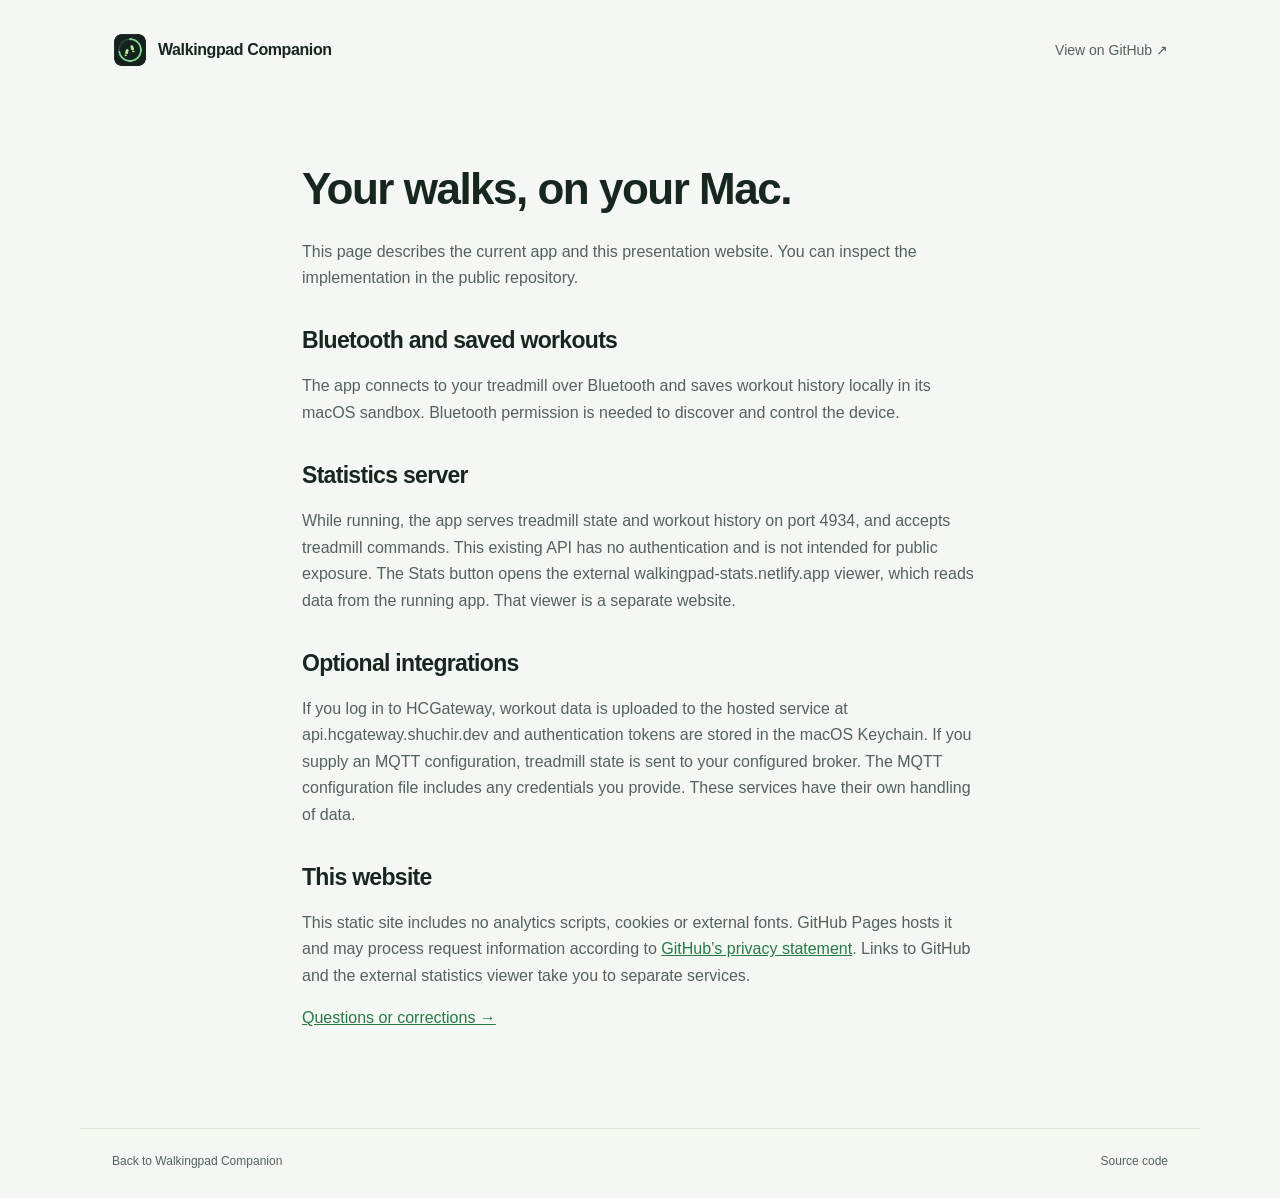
==== site/privacy.html @ 9255c129 "Add Companion branding, project website and release packaging" ====
<!doctype html>
<html lang="en"><head><meta charset="utf-8"><meta name="viewport" content="width=device-width, initial-scale=1"><title>Privacy — Walkingpad Companion</title><link rel="icon" href="assets/icon.png"><link rel="stylesheet" href="style.css"></head>
<body><header class="nav wrap"><a class="brand" href="./"><img src="assets/icon.png" width="36" height="36" alt="">Walkingpad Companion</a><a class="source" href="https://github.com/corentinmb/walkingpad-companion">View on GitHub ↗</a></header>
<main class="prose wrap"><h1>Your walks, on your Mac.</h1><p>This page describes the current app and this presentation website. You can inspect the implementation in the public repository.</p>
<h2>Bluetooth and saved workouts</h2><p>The app connects to your treadmill over Bluetooth and saves workout history locally in its macOS sandbox. Bluetooth permission is needed to discover and control the device.</p>
<h2>Statistics server</h2><p>While running, the app serves treadmill state and workout history on port 4934, and accepts treadmill commands. This existing API has no authentication and is not intended for public exposure. The Stats button opens the external walkingpad-stats.netlify.app viewer, which reads data from the running app. That viewer is a separate website.</p>
<h2>Optional integrations</h2><p>If you log in to HCGateway, workout data is uploaded to the hosted service at api.hcgateway.shuchir.dev and authentication tokens are stored in the macOS Keychain. If you supply an MQTT configuration, treadmill state is sent to your configured broker. The MQTT configuration file includes any credentials you provide. These services have their own handling of data.</p>
<h2>This website</h2><p>This static site includes no analytics scripts, cookies or external fonts. GitHub Pages hosts it and may process request information according to <a href="https://docs.github.com/en/site-policy/privacy-policies/github-general-privacy-statement">GitHub’s privacy statement</a>. Links to GitHub and the external statistics viewer take you to separate services.</p>
<p><a href="https://github.com/corentinmb/walkingpad-companion/issues">Questions or corrections →</a></p></main><footer class="wrap"><a href="./">Back to Walkingpad Companion</a><a href="https://github.com/corentinmb/walkingpad-companion">Source code</a></footer></body></html>
---- site/style.css ----
:root {
  color-scheme:light dark;
  --bg:#f5f7f2;
  --text:#18271e;
  --muted:#53635a;
  --accent:#267a48;
  --surface:#fff;
  --line:#dce4dc;
  --tint:#e7efe4;
  --on-accent:#fff
}
* {
  box-sizing:border-box
}
html {
  scroll-behavior:smooth
}
body {
  margin:0;
  background:var(--bg);
  color:var(--text);
  font-family:-apple-system,BlinkMacSystemFont,"Segoe UI",sans-serif;
  -webkit-font-smoothing:antialiased
}
a {
  color:inherit;
  text-decoration:none
}
a:hover {
  text-decoration:underline
}
a:focus-visible {
  outline:3px solid var(--accent);
  outline-offset:5px;
  border-radius:4px
}
p {
  line-height:1.65
}
.wrap {
  max-width:1120px;
  margin:auto;
  padding-left:32px;
  padding-right:32px
}
.nav {
  height:100px;
  display:flex;
  align-items:center;
  justify-content:space-between;
  gap:20px
}
.brand {
  display:flex;
  align-items:center;
  gap:10px;
  font-weight:650;
  letter-spacing:-.4px
}
.source {
  font-size:14px;
  color:var(--muted)
}
.hero {
  display:grid;
  grid-template-columns:1.2fr 1fr;
  align-items:center;
  gap:60px;
  padding-top:44px;
  padding-bottom:90px
}
.eyebrow {
  font-size:13px;
  font-weight:600;
  color:var(--accent);
  letter-spacing:.4px
}
.dot {
  display:inline-block;
  width:7px;
  height:7px;
  border-radius:50%;
  background:var(--accent);
  margin-right:8px
}
h1 {
  font-size:clamp(44px,5.3vw,66px);
  line-height:1.06;
  letter-spacing:-3px;
  font-weight:650;
  margin:26px 0
}
h2 {
  font-weight:600;
  letter-spacing:-.7px
}
h3 {
  font-weight:600
}
.lead {
  font-size:19px;
  color:var(--muted);
  max-width:450px
}
.actions {
  display:flex;
  gap:10px;
  flex-wrap:wrap;
  margin-top:32px
}
.button {
  display:inline-flex;
  align-items:center;
  justify-content:center;
  gap:18px;
  padding:14px 19px;
  font-size:14px;
  font-weight:600;
  border-radius:12px
}
.button:hover {
  text-decoration:none;
  filter:brightness(.95)
}
.primary {
  background:var(--accent);
  color:var(--on-accent)
}
.secondary {
  border:1px solid var(--line);
  background:var(--surface)
}
.requirements {
  font-size:12px;
  color:var(--muted);
  margin-top:18px
}
.preview {
  display:flex;
  flex-direction:column;
  align-items:center;
  background:radial-gradient(ellipse at center,var(--tint),transparent 72%);
  padding:10px 0
}
.preview-label {
  font-size:11px;
  font-weight:600;
  color:var(--muted);
  margin-bottom:22px
}
.preview img {
  display:block;
  width:270px;
  max-width:100%;
  height:auto;
  border-radius:18px;
  box-shadow:0 18px 55px #18271e20,0 2px 5px #18271e15
}
.preview p {
  font-size:11px;
  color:var(--muted);
  margin-top:20px
}
.features {
  display:grid;
  grid-template-columns:repeat(3,1fr);
  gap:36px;
  padding-top:42px;
  padding-bottom:60px;
  border-top:1px solid var(--line)
}
.feature-icon {
  display:inline-flex;
  align-items:center;
  justify-content:center;
  width:42px;
  height:42px;
  border-radius:12px;
  background:var(--tint);
  color:var(--accent);
  font-size:25px
}
.features h2 {
  font-size:20px;
  margin:20px 0 8px
}
.features p {
  font-size:15px;
  color:var(--muted);
  margin-top:0
}
.getting-started {
  display:grid;
  grid-template-columns:1fr 1fr;
  gap:70px;
  border-top:1px solid var(--line);
  padding-top:68px;
  padding-bottom:68px
}
.getting-started h2 {
  font-size:34px;
  line-height:1.2;
  max-width:330px;
  margin:18px 0
}
.getting-started p {
  font-size:15px;
  color:var(--muted);
  max-width:350px
}
.getting-started ol {
  list-style:none;
  margin:0;
  padding:0
}
.getting-started li {
  display:flex;
  gap:22px;
  padding-bottom:22px
}
.getting-started li>span {
  font-size:13px;
  color:var(--accent);
  padding-top:5px;
  font-weight:600
}
.getting-started h3 {
  font-size:17px;
  margin:0
}
.getting-started li p {
  margin:6px 0 0
}
.closing {
  text-align:center;
  padding-top:52px;
  padding-bottom:78px;
  border-top:1px solid var(--line)
}
.closing h2 {
  font-size:32px;
  margin:20px 0 12px
}
.closing p {
  color:var(--muted)
}
.text-link {
  color:var(--accent);
  font-size:14px;
  font-weight:600
}
footer {
  display:flex;
  justify-content:space-between;
  gap:24px;
  border-top:1px solid var(--line);
  padding-top:25px;
  padding-bottom:30px;
  font-size:12px;
  color:var(--muted)
}
footer div {
  display:flex;
  gap:22px
}
.prose {
  max-width:740px;
  padding-top:40px;
  padding-bottom:80px
}
.prose h1 {
  font-size:44px;
  letter-spacing:-1.5px
}
.prose h2 {
  margin-top:36px;
  font-size:23px
}
.prose p {
  color:var(--muted)
}
.prose a {
  color:var(--accent);
  text-decoration:underline
}
@media(prefers-color-scheme:dark) {
  :root {
    --bg:#131b16;
    --text:#e9f1e9;
    --muted:#a9b9ad;
    --accent:#83d996;
    --surface:#202b23;
    --line:#324337;
    --tint:#233c2b;
    --on-accent:#12231a
  }
  .preview img {
    box-shadow:0 18px 55px #0006
  }
}
@media(max-width:760px) {
  .wrap {
    padding-left:24px;
    padding-right:24px
  }
  .nav {
    height:82px
  }
  .brand {
    font-size:14px
  }
  .source {
    font-size:12px
  }
  .hero {
    grid-template-columns:1fr;
    gap:30px;
    padding-top:30px;
    padding-bottom:48px
  }
  .intro {
    text-align:center
  }
  .lead {
    margin-left:auto;
    margin-right:auto
  }
  .actions {
    justify-content:center
  }
  h1 {
    letter-spacing:-2px
  }
  .features {
    grid-template-columns:1fr;
    gap:24px
  }
  .features article {
    max-width:460px
  }
  .getting-started {
    grid-template-columns:1fr;
    gap:28px;
    padding-top:40px;
    padding-bottom:40px
  }
  .getting-started h2,.getting-started p {
    max-width:none
  }
  footer {
    flex-direction:column
  }
  footer div {
    flex-wrap:wrap
  }
}
@media(prefers-reduced-motion:reduce) {
  html {
    scroll-behavior:auto
  }
}
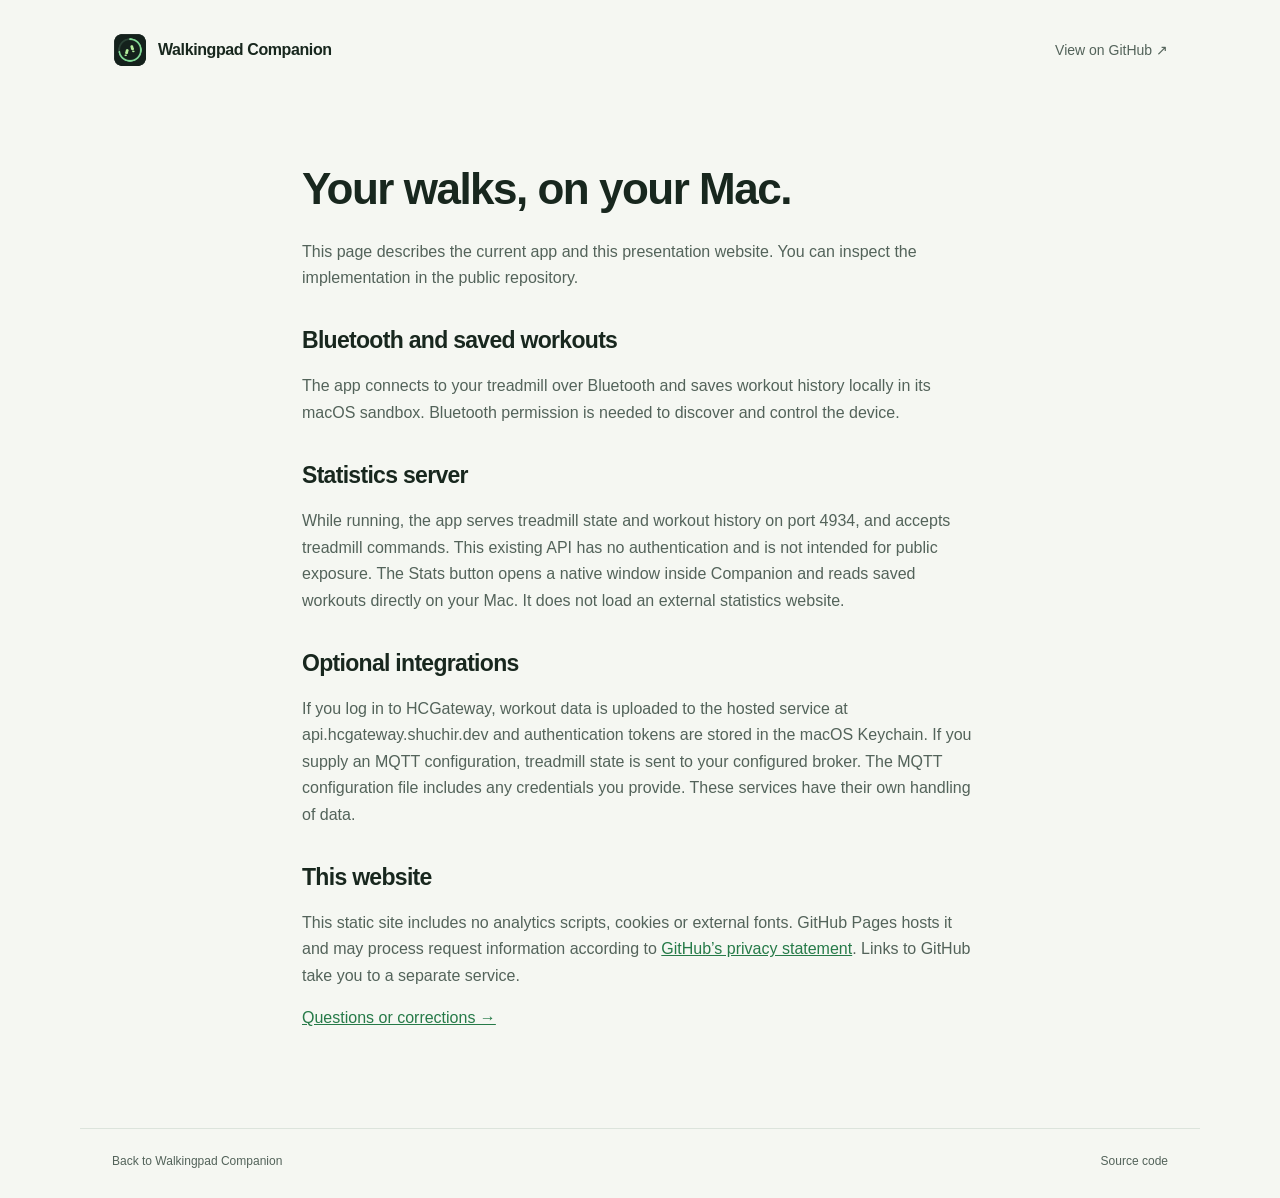
==== commit abbe76ee: "Add native workout statistics and remove local metadata" ====
--- a/site/privacy.html
+++ b/site/privacy.html
@@ -3,7 +3,7 @@
 <body><header class="nav wrap"><a class="brand" href="./"><img src="assets/icon.png" width="36" height="36" alt="">Walkingpad Companion</a><a class="source" href="https://github.com/corentinmb/walkingpad-companion">View on GitHub ↗</a></header>
 <main class="prose wrap"><h1>Your walks, on your Mac.</h1><p>This page describes the current app and this presentation website. You can inspect the implementation in the public repository.</p>
 <h2>Bluetooth and saved workouts</h2><p>The app connects to your treadmill over Bluetooth and saves workout history locally in its macOS sandbox. Bluetooth permission is needed to discover and control the device.</p>
-<h2>Statistics server</h2><p>While running, the app serves treadmill state and workout history on port 4934, and accepts treadmill commands. This existing API has no authentication and is not intended for public exposure. The Stats button opens the external walkingpad-stats.netlify.app viewer, which reads data from the running app. That viewer is a separate website.</p>
+<h2>Statistics server</h2><p>While running, the app serves treadmill state and workout history on port 4934, and accepts treadmill commands. This existing API has no authentication and is not intended for public exposure. The Stats button opens a native window inside Companion and reads saved workouts directly on your Mac. It does not load an external statistics website.</p>
 <h2>Optional integrations</h2><p>If you log in to HCGateway, workout data is uploaded to the hosted service at api.hcgateway.shuchir.dev and authentication tokens are stored in the macOS Keychain. If you supply an MQTT configuration, treadmill state is sent to your configured broker. The MQTT configuration file includes any credentials you provide. These services have their own handling of data.</p>
-<h2>This website</h2><p>This static site includes no analytics scripts, cookies or external fonts. GitHub Pages hosts it and may process request information according to <a href="https://docs.github.com/en/site-policy/privacy-policies/github-general-privacy-statement">GitHub’s privacy statement</a>. Links to GitHub and the external statistics viewer take you to separate services.</p>
+<h2>This website</h2><p>This static site includes no analytics scripts, cookies or external fonts. GitHub Pages hosts it and may process request information according to <a href="https://docs.github.com/en/site-policy/privacy-policies/github-general-privacy-statement">GitHub’s privacy statement</a>. Links to GitHub take you to a separate service.</p>
 <p><a href="https://github.com/corentinmb/walkingpad-companion/issues">Questions or corrections →</a></p></main><footer class="wrap"><a href="./">Back to Walkingpad Companion</a><a href="https://github.com/corentinmb/walkingpad-companion">Source code</a></footer></body></html>
